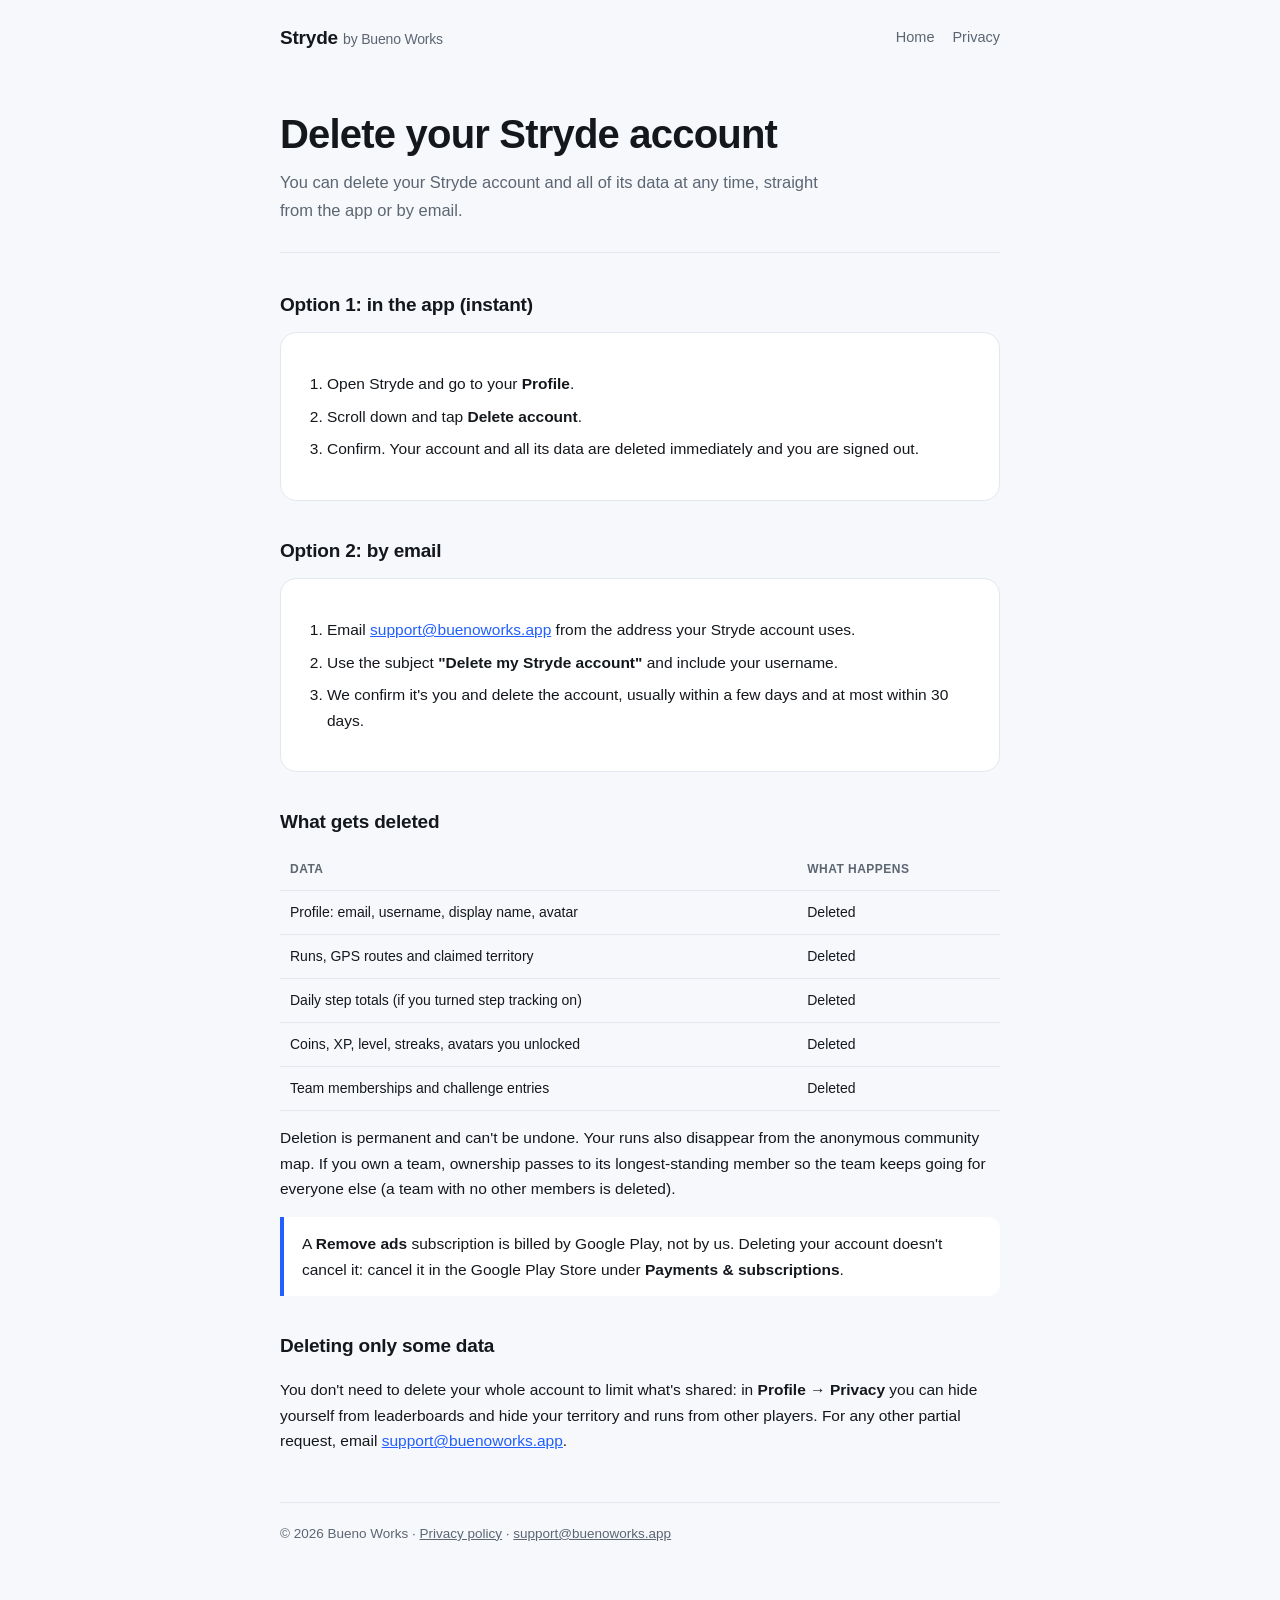
==== delete-account/index.html @ bc7ff5cd "Serve the Stryde site from stryde.buenoworks.app Stryde page at the root, policy at /privacy/, delet" ====
<!doctype html>
<html lang="en"><head>
<meta charset="utf-8"><meta name="viewport" content="width=device-width,initial-scale=1">
<title>Delete your Stryde account · Stryde</title>
<meta name="description" content="How to delete your Stryde account and all its data, in the app or by email.">
<link rel="stylesheet" href="/style.css">
</head><body><div class="wrap">
<header class="top"><a class="wordmark" href="/">Stryde <span style="font-weight:500;color:var(--muted);font-size:14px">by Bueno Works</span></a><nav><a href="/">Home</a><a href="/privacy/">Privacy</a></nav></header>
<div class="hero">
  <h1>Delete your Stryde account</h1>
  <p>You can delete your Stryde account and all of its data at any time, straight from the app or by email.</p>
</div>

<section>
  <h2>Option 1: in the app (instant)</h2>
  <div class="card"><ol>
    <li>Open Stryde and go to your <b>Profile</b>.</li>
    <li>Scroll down and tap <b>Delete account</b>.</li>
    <li>Confirm. Your account and all its data are deleted immediately and you are signed out.</li>
  </ol></div>
</section>

<section>
  <h2>Option 2: by email</h2>
  <div class="card"><ol>
    <li>Email <a href="mailto:support@buenoworks.app?subject=Delete%20my%20Stryde%20account">support@buenoworks.app</a> from the address your Stryde account uses.</li>
    <li>Use the subject <b>"Delete my Stryde account"</b> and include your username.</li>
    <li>We confirm it's you and delete the account, usually within a few days and at most within 30 days.</li>
  </ol></div>
</section>

<section>
  <h2>What gets deleted</h2>
  <div class="table-wrap"><table>
    <tr><th>Data</th><th>What happens</th></tr>
    <tr><td>Profile: email, username, display name, avatar</td><td>Deleted</td></tr>
    <tr><td>Runs, GPS routes and claimed territory</td><td>Deleted</td></tr>
    <tr><td>Daily step totals (if you turned step tracking on)</td><td>Deleted</td></tr>
    <tr><td>Coins, XP, level, streaks, avatars you unlocked</td><td>Deleted</td></tr>
    <tr><td>Team memberships and challenge entries</td><td>Deleted</td></tr>
  </table></div>
  <p style="margin-top:14px">Deletion is permanent and can't be undone. Your runs also disappear from the anonymous community map. If you own a team, ownership passes to its longest-standing member so the team keeps going for everyone else (a team with no other members is deleted).</p>
  <p class="note">A <b>Remove ads</b> subscription is billed by Google Play, not by us. Deleting your account doesn't cancel it: cancel it in the Google Play Store under <b>Payments &amp; subscriptions</b>.</p>
</section>

<section>
  <h2>Deleting only some data</h2>
  <p>You don't need to delete your whole account to limit what's shared: in <b>Profile → Privacy</b> you can hide yourself from leaderboards and hide your territory and runs from other players. For any other partial request, email <a href="mailto:support@buenoworks.app">support@buenoworks.app</a>.</p>
</section>

<footer>© 2026 Bueno Works · <a href="/privacy/">Privacy policy</a> · <a href="mailto:support@buenoworks.app">support@buenoworks.app</a></footer>
</div></body></html>
---- style.css ----
:root {
  --bg: #f7f8fb; --card: #ffffff; --ink: #14181d; --muted: #5b6673; --line: #e3e7ee;
  --brand: #2160ff; --brand-ink: #ffffff; --accent: #b6ff3a; --accent-ink: #14200a;
  font-family: -apple-system, BlinkMacSystemFont, "Segoe UI", Roboto, Helvetica, Arial, sans-serif;
}
@media (prefers-color-scheme: dark) {
  :root { --bg: #0b0e13; --card: #141a22; --ink: #f2f5f8; --muted: #9aa6b5; --line: #26313d; --brand: #5b8bff; }
}
* { box-sizing: border-box; }
body { margin: 0; background: var(--bg); color: var(--ink); line-height: 1.65; }
a { color: var(--brand); }
.wrap { max-width: 760px; margin: 0 auto; padding: 0 20px 72px; }
.top { display: flex; align-items: center; justify-content: space-between; padding: 22px 0; gap: 12px; flex-wrap: wrap; }
.wordmark { font-weight: 800; font-size: 19px; letter-spacing: -0.01em; color: var(--ink); text-decoration: none; }
.wordmark span { color: var(--brand); }
.top nav a { margin-left: 18px; font-size: 14.5px; color: var(--muted); text-decoration: none; }
.top nav a:hover { color: var(--ink); }
.hero { padding: 36px 0 28px; border-bottom: 1px solid var(--line); margin-bottom: 36px; }
.hero h1 { font-size: clamp(28px, 6vw, 40px); line-height: 1.15; margin: 0 0 12px; letter-spacing: -0.02em; }
.hero p { font-size: 16.5px; color: var(--muted); margin: 0; max-width: 60ch; }
.meta { font-size: 13.5px; color: var(--muted); margin-top: 10px; }
section { margin-bottom: 34px; }
h2 { font-size: 19px; margin: 0 0 12px; letter-spacing: -0.01em; }
h3 { font-size: 16px; margin: 18px 0 8px; }
p, li { font-size: 15.5px; }
ul, ol { padding-left: 22px; }
li { margin-bottom: 7px; }
.card { background: var(--card); border: 1px solid var(--line); border-radius: 16px; padding: 22px 24px; }
.app { display: flex; gap: 18px; align-items: center; text-decoration: none; color: inherit; }
.app img { width: 72px; height: 72px; border-radius: 18px; flex: none; }
.app h3 { margin: 0 0 4px; font-size: 18px; }
.app p { margin: 0; color: var(--muted); font-size: 15px; }
.pill { display: inline-block; font-size: 12px; font-weight: 700; padding: 3px 10px; border-radius: 99px; background: var(--accent); color: var(--accent-ink); margin-left: 6px; vertical-align: 2px; }
.table-wrap { overflow-x: auto; }
table { width: 100%; border-collapse: collapse; font-size: 14px; }
th, td { text-align: left; padding: 10px 10px; border-bottom: 1px solid var(--line); vertical-align: top; }
th { color: var(--muted); font-size: 12px; text-transform: uppercase; letter-spacing: 0.04em; }
.note { border-left: 4px solid var(--brand); background: var(--card); padding: 14px 18px; border-radius: 0 12px 12px 0; }
.links a { display: inline-block; margin: 0 14px 8px 0; }
footer { margin-top: 48px; padding-top: 20px; border-top: 1px solid var(--line); font-size: 13.5px; color: var(--muted); }
footer a { color: var(--muted); }
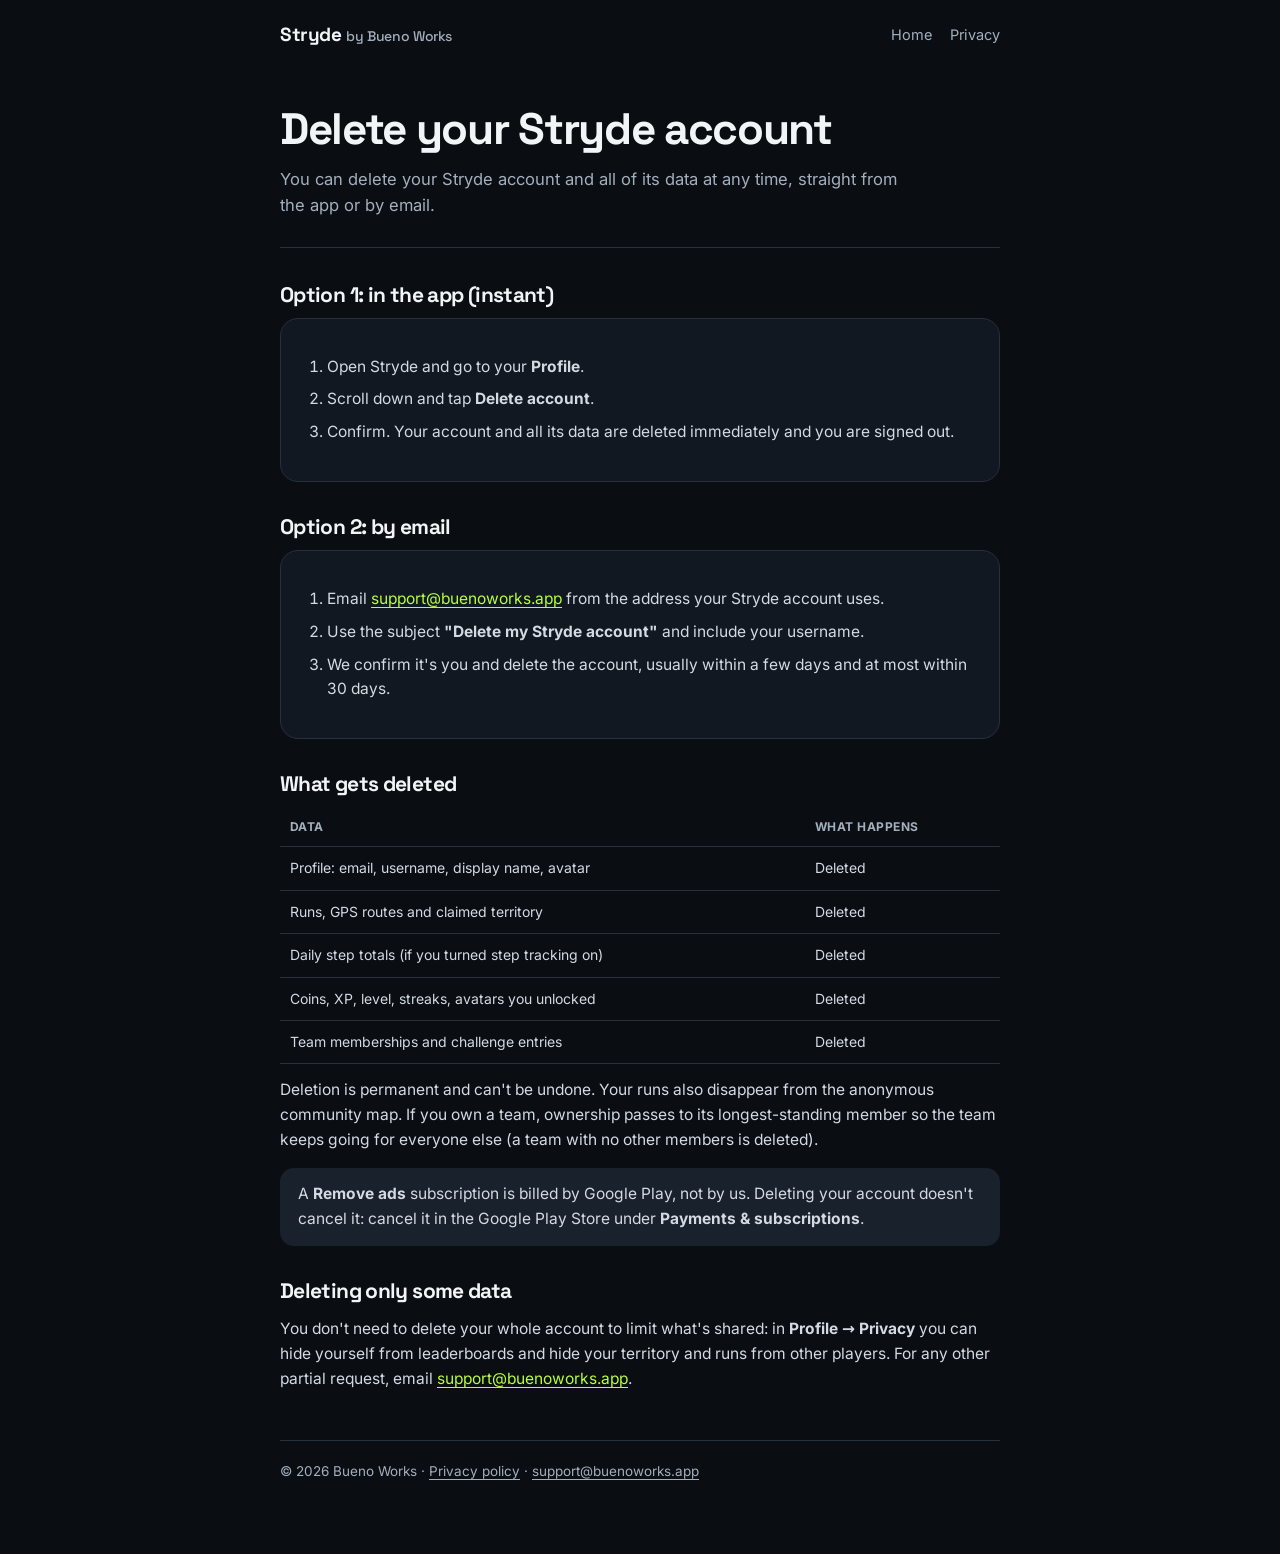
==== commit 9d9d935b: "Pro coming-soon site: interactive claim map, waitlist, film clips, privacy diagram; new dark brand s" ====
--- a/delete-account/index.html
+++ b/delete-account/index.html
@@ -3,6 +3,7 @@
 <meta charset="utf-8"><meta name="viewport" content="width=device-width,initial-scale=1">
 <title>Delete your Stryde account · Stryde</title>
 <meta name="description" content="How to delete your Stryde account and all its data, in the app or by email.">
+<link rel="icon" href="/logo.png">
 <link rel="stylesheet" href="/style.css">
 </head><body><div class="wrap">
 <header class="top"><a class="wordmark" href="/">Stryde <span style="font-weight:500;color:var(--muted);font-size:14px">by Bueno Works</span></a><nav><a href="/">Home</a><a href="/privacy/">Privacy</a></nav></header>
--- a/style.css
+++ b/style.css
@@ -1,41 +1,140 @@
+@font-face { font-family: "Space Grotesk"; src: url("/fonts/space-grotesk.woff2") format("woff2"); font-weight: 400 700; font-display: swap; }
+@font-face { font-family: "Inter"; src: url("/fonts/inter.woff2") format("woff2"); font-weight: 400 700; font-display: swap; }
+
 :root {
-  --bg: #f7f8fb; --card: #ffffff; --ink: #14181d; --muted: #5b6673; --line: #e3e7ee;
-  --brand: #2160ff; --brand-ink: #ffffff; --accent: #b6ff3a; --accent-ink: #14200a;
-  font-family: -apple-system, BlinkMacSystemFont, "Segoe UI", Roboto, Helvetica, Arial, sans-serif;
-}
-@media (prefers-color-scheme: dark) {
-  :root { --bg: #0b0e13; --card: #141a22; --ink: #f2f5f8; --muted: #9aa6b5; --line: #26313d; --brand: #5b8bff; }
+  --bg: #0a0d12; --surface: #121821; --surface-2: #19212c; --line: #26313d;
+  --ink: #f2f5f8; --muted: #a3afbd; --lime: #b6ff3a; --lime-ink: #10170a; --blue: #2160ff;
+  --rival: #ff5c7a; --gold: #ffc24b;
+  --display: "Space Grotesk", "Inter", system-ui, sans-serif;
+  --body: "Inter", system-ui, -apple-system, "Segoe UI", sans-serif;
+  --ease-out: cubic-bezier(0.16, 1, 0.3, 1);
+  --radius: 18px;
+  color-scheme: dark;
+  accent-color: var(--lime);
 }
 * { box-sizing: border-box; }
-body { margin: 0; background: var(--bg); color: var(--ink); line-height: 1.65; }
-a { color: var(--brand); }
+html { scroll-behavior: smooth; scrollbar-color: #2c3846 var(--bg); }
+body { margin: 0; background: var(--bg); color: var(--ink); font: 400 16px/1.6 var(--body); -webkit-font-smoothing: antialiased; text-rendering: optimizeLegibility; }
+::selection { background: var(--lime); color: var(--lime-ink); }
+a { color: var(--lime); text-underline-offset: 0.2em; text-decoration-thickness: 1px; }
+a:hover { text-decoration-thickness: 2px; }
+:focus-visible { outline: 2px solid var(--lime); outline-offset: 3px; border-radius: 6px; }
+img, video, canvas { display: block; max-width: 100%; }
+h1, h2, h3 { font-family: var(--display); letter-spacing: -0.03em; line-height: 1.05; margin: 0; text-wrap: balance; }
+p { text-wrap: pretty; }
+.sr-only { position: absolute; width: 1px; height: 1px; overflow: hidden; clip: rect(0 0 0 0); white-space: nowrap; }
+
+/* top bar */
+.bar { position: absolute; inset: 0 0 auto 0; z-index: 5; display: flex; justify-content: space-between; align-items: center; padding: 18px clamp(16px, 4vw, 40px); pointer-events: none; }
+.bar > * { pointer-events: auto; }
+.brand { display: flex; align-items: center; gap: 10px; color: var(--ink); text-decoration: none; font: 700 19px/1 var(--display); letter-spacing: -0.02em; }
+.brand img { width: 34px; height: 34px; border-radius: 10px; }
+.bar nav a { color: var(--muted); text-decoration: none; font-size: 14.5px; margin-left: 20px; }
+.bar nav a:hover { color: var(--ink); }
+
+/* hero: the map is the page */
+.hero { position: relative; min-height: 100svh; display: grid; align-items: end; overflow: hidden; isolation: isolate; }
+.map { position: absolute; inset: 0; z-index: -1; touch-action: none; cursor: crosshair; }
+.map canvas { width: 100%; height: 100%; }
+.hero::after { content: ""; position: absolute; inset: auto 0 0 0; height: 62%; z-index: -1; pointer-events: none; background: linear-gradient(to top, var(--bg) 18%, rgba(10, 13, 18, 0.86) 48%, rgba(10, 13, 18, 0)); }
+.pitch { padding: 0 clamp(16px, 5vw, 64px) clamp(28px, 6vh, 64px); max-width: 760px; pointer-events: none; }
+.pitch > * { pointer-events: auto; }
+.pitch h1 { font-size: clamp(42px, 8.2vw, 92px); font-weight: 700; }
+.pitch h1 em { font-style: normal; color: var(--lime); }
+.lede { color: #c9d2dc; font-size: clamp(16.5px, 2vw, 19px); max-width: 52ch; margin: 18px 0 26px; }
+.hint { position: absolute; top: 88px; right: clamp(16px, 4vw, 40px); font-size: 13.5px; color: var(--muted); display: flex; align-items: center; gap: 8px; pointer-events: none; transition: opacity 0.5s var(--ease-out); }
+.hint svg { width: 18px; height: 18px; }
+.toast { position: absolute; z-index: 3; left: 50%; top: 22%; transform: translate(-50%, 8px) scale(0.96); opacity: 0; pointer-events: none; padding: 10px 18px; border-radius: 99px; background: var(--lime); color: var(--lime-ink); font: 700 15px/1.2 var(--display); white-space: nowrap; box-shadow: 0 12px 30px rgba(0, 0, 0, 0.45); transition: opacity 0.35s var(--ease-out), transform 0.5s var(--ease-out); }
+.toast.on { opacity: 1; transform: translate(-50%, 0) scale(1); }
+
+/* phones: the map is a playground block, the copy sits below it so the page still scrolls */
+@media (max-width: 859px) {
+  .hero { min-height: 0; display: block; }
+  .map { position: relative; inset: auto; height: 62svh; min-height: 380px; border-bottom: 1px solid var(--line); }
+  .hero::after { display: none; }
+  .pitch { padding-top: 28px; }
+  .hint { top: auto; bottom: calc(100% - 62svh + 14px); bottom: auto; top: calc(62svh - 40px); right: 16px; }
+  .toast { top: 18svh; }
+}
+
+/* waitlist form */
+.join { display: flex; gap: 10px; flex-wrap: wrap; max-width: 520px; }
+.join input[type="email"] { flex: 1 1 240px; min-width: 0; height: 54px; padding: 0 18px; border-radius: 14px; border: 1px solid #334050; background: rgba(18, 24, 33, 0.92); color: var(--ink); font: 500 16px var(--body); caret-color: var(--lime); transition: border-color 0.2s; }
+.join input[type="email"]::placeholder { color: #7d8a99; }
+.join input[type="email"]:hover { border-color: #45546a; }
+.join input[type="email"]:focus { outline: none; border-color: var(--lime); }
+.join button { height: 54px; padding: 0 24px; border: 0; border-radius: 14px; background: var(--lime); color: var(--lime-ink); font: 700 16px var(--display); cursor: pointer; transition: transform 0.12s var(--ease-out), filter 0.2s; }
+.join button:hover { filter: brightness(1.06); }
+.join button:active { transform: scale(0.97); }
+.join button[disabled] { opacity: 0.6; cursor: progress; }
+.join .trap { position: absolute; left: -9999px; }
+.join-note { font-size: 13.5px; color: var(--muted); margin: 12px 0 0; min-height: 1.4em; }
+.join-note.ok { color: var(--lime); }
+.join-note.err { color: var(--rival); }
+
+/* story sections */
+.story { padding: clamp(72px, 12vw, 140px) clamp(16px, 5vw, 64px); max-width: 1180px; margin: 0 auto; }
+.story h2 { font-size: clamp(32px, 5.4vw, 60px); font-weight: 700; }
+.story p.big { font-size: clamp(17px, 2vw, 20px); color: #c9d2dc; max-width: 46ch; margin: 18px 0 0; }
+.split { display: grid; gap: clamp(28px, 5vw, 72px); align-items: center; grid-template-columns: 1fr; }
+@media (min-width: 860px) { .split { grid-template-columns: 1fr 1fr; } .split.flip > :first-child { order: 2; } }
+.clip { position: relative; aspect-ratio: 9 / 16; width: min(100%, 360px); justify-self: center; border-radius: 26px; overflow: hidden; background: var(--surface); box-shadow: 0 30px 60px -20px rgba(0, 0, 0, 0.7), 0 0 0 1px var(--line); }
+.clip video, .clip img { width: 100%; height: 100%; object-fit: cover; }
+.duo { display: flex; gap: clamp(12px, 3vw, 28px); justify-content: center; margin-top: 44px; }
+.duo figure { margin: 0; flex: 0 1 320px; }
+.duo .clip { width: 100%; }
+.duo figcaption { margin-top: 14px; font: 600 15px var(--display); color: var(--muted); text-align: center; }
+.duo figcaption b { color: var(--ink); }
+.prices { display: flex; flex-wrap: wrap; gap: 10px; margin-top: 26px; padding: 0; list-style: none; }
+.prices li { display: flex; align-items: center; gap: 8px; padding: 9px 14px; border-radius: 99px; background: var(--surface-2); font: 600 15px var(--display); }
+.prices .coin { width: 16px; height: 16px; border-radius: 50%; background: radial-gradient(circle at 35% 30%, #fff1b8, var(--gold) 50%, #b47a00); }
+.wide { text-align: center; }
+.wide p.big { margin-left: auto; margin-right: auto; }
+.wide .clip { margin: 44px auto 0; width: min(100%, 420px); }
+.facts { display: grid; gap: 18px; margin: 26px 0 0; padding: 0; list-style: none; }
+.facts li { display: grid; grid-template-columns: 26px 1fr; gap: 12px; font-size: 16.5px; color: #c9d2dc; }
+.facts svg { width: 22px; height: 22px; margin-top: 2px; color: var(--lime); }
+.facts b { color: var(--ink); }
+.diagram { width: 100%; max-width: 480px; justify-self: center; }
+.close { text-align: center; padding-bottom: clamp(56px, 9vw, 96px); }
+.close h2 { font-size: clamp(36px, 6.4vw, 72px); }
+.close .join { margin: 30px auto 0; justify-content: center; }
+.soon { margin-top: 18px; color: var(--muted); font-size: 14.5px; }
+.site-foot { border-top: 1px solid var(--line); padding: 26px clamp(16px, 5vw, 64px) 40px; display: flex; flex-wrap: wrap; gap: 10px 24px; justify-content: space-between; color: var(--muted); font-size: 14px; }
+.site-foot a { color: var(--muted); }
+.site-foot nav { display: flex; gap: 20px; flex-wrap: wrap; }
+
+/* reveal: content stays visible without JS */
+.js .reveal { opacity: 0; transform: translateY(18px); transition: opacity 0.9s var(--ease-out), transform 0.9s var(--ease-out); }
+.js .reveal.in { opacity: 1; transform: none; }
+@media (prefers-reduced-motion: reduce) { html { scroll-behavior: auto; } .js .reveal { opacity: 1; transform: none; transition: none; } .toast { transition: none; } }
+
+/* document pages (privacy, delete account) */
 .wrap { max-width: 760px; margin: 0 auto; padding: 0 20px 72px; }
 .top { display: flex; align-items: center; justify-content: space-between; padding: 22px 0; gap: 12px; flex-wrap: wrap; }
-.wordmark { font-weight: 800; font-size: 19px; letter-spacing: -0.01em; color: var(--ink); text-decoration: none; }
-.wordmark span { color: var(--brand); }
+.wordmark { font: 700 19px/1 var(--display); letter-spacing: -0.02em; color: var(--ink); text-decoration: none; }
+.wordmark span { color: var(--muted) !important; }
 .top nav a { margin-left: 18px; font-size: 14.5px; color: var(--muted); text-decoration: none; }
 .top nav a:hover { color: var(--ink); }
-.hero { padding: 36px 0 28px; border-bottom: 1px solid var(--line); margin-bottom: 36px; }
-.hero h1 { font-size: clamp(28px, 6vw, 40px); line-height: 1.15; margin: 0 0 12px; letter-spacing: -0.02em; }
-.hero p { font-size: 16.5px; color: var(--muted); margin: 0; max-width: 60ch; }
-.meta { font-size: 13.5px; color: var(--muted); margin-top: 10px; }
-section { margin-bottom: 34px; }
-h2 { font-size: 19px; margin: 0 0 12px; letter-spacing: -0.01em; }
-h3 { font-size: 16px; margin: 18px 0 8px; }
-p, li { font-size: 15.5px; }
-ul, ol { padding-left: 22px; }
-li { margin-bottom: 7px; }
-.card { background: var(--card); border: 1px solid var(--line); border-radius: 16px; padding: 22px 24px; }
-.app { display: flex; gap: 18px; align-items: center; text-decoration: none; color: inherit; }
+.wrap > .hero { min-height: 0; display: block; overflow: visible; padding: 36px 0 28px; border-bottom: 1px solid var(--line); margin-bottom: 36px; }
+.wrap > .hero::after { display: none; }
+.wrap > .hero h1 { font-size: clamp(30px, 6vw, 44px); margin: 0 0 14px; }
+.wrap > .hero p { font-size: 16.5px; color: var(--muted); margin: 0; max-width: 62ch; }
+.meta { font-size: 13.5px; color: var(--muted); margin-top: 12px !important; }
+.wrap section { margin-bottom: 34px; }
+.wrap h2 { font-size: 21px; margin: 0 0 12px; }
+.wrap p, .wrap li { font-size: 15.5px; color: #d3dae2; }
+.wrap ul, .wrap ol { padding-left: 22px; }
+.wrap li { margin-bottom: 8px; }
+.card { background: var(--surface); border: 1px solid var(--line); border-radius: var(--radius); padding: 20px 24px; }
+.app { display: flex; gap: 18px; align-items: center; }
 .app img { width: 72px; height: 72px; border-radius: 18px; flex: none; }
-.app h3 { margin: 0 0 4px; font-size: 18px; }
-.app p { margin: 0; color: var(--muted); font-size: 15px; }
-.pill { display: inline-block; font-size: 12px; font-weight: 700; padding: 3px 10px; border-radius: 99px; background: var(--accent); color: var(--accent-ink); margin-left: 6px; vertical-align: 2px; }
+.pill { display: inline-block; font: 700 12px/1 var(--display); padding: 5px 10px; border-radius: 99px; background: var(--lime); color: var(--lime-ink); margin-left: 6px; vertical-align: 3px; }
 .table-wrap { overflow-x: auto; }
-table { width: 100%; border-collapse: collapse; font-size: 14px; }
-th, td { text-align: left; padding: 10px 10px; border-bottom: 1px solid var(--line); vertical-align: top; }
+table { width: 100%; border-collapse: collapse; font-size: 14px; font-variant-numeric: tabular-nums; }
+th, td { text-align: left; padding: 10px; border-bottom: 1px solid var(--line); vertical-align: top; color: #d3dae2; }
 th { color: var(--muted); font-size: 12px; text-transform: uppercase; letter-spacing: 0.04em; }
-.note { border-left: 4px solid var(--brand); background: var(--card); padding: 14px 18px; border-radius: 0 12px 12px 0; }
+.note { background: var(--surface-2); padding: 14px 18px; border-radius: 14px; }
 .links a { display: inline-block; margin: 0 14px 8px 0; }
 footer { margin-top: 48px; padding-top: 20px; border-top: 1px solid var(--line); font-size: 13.5px; color: var(--muted); }
 footer a { color: var(--muted); }
